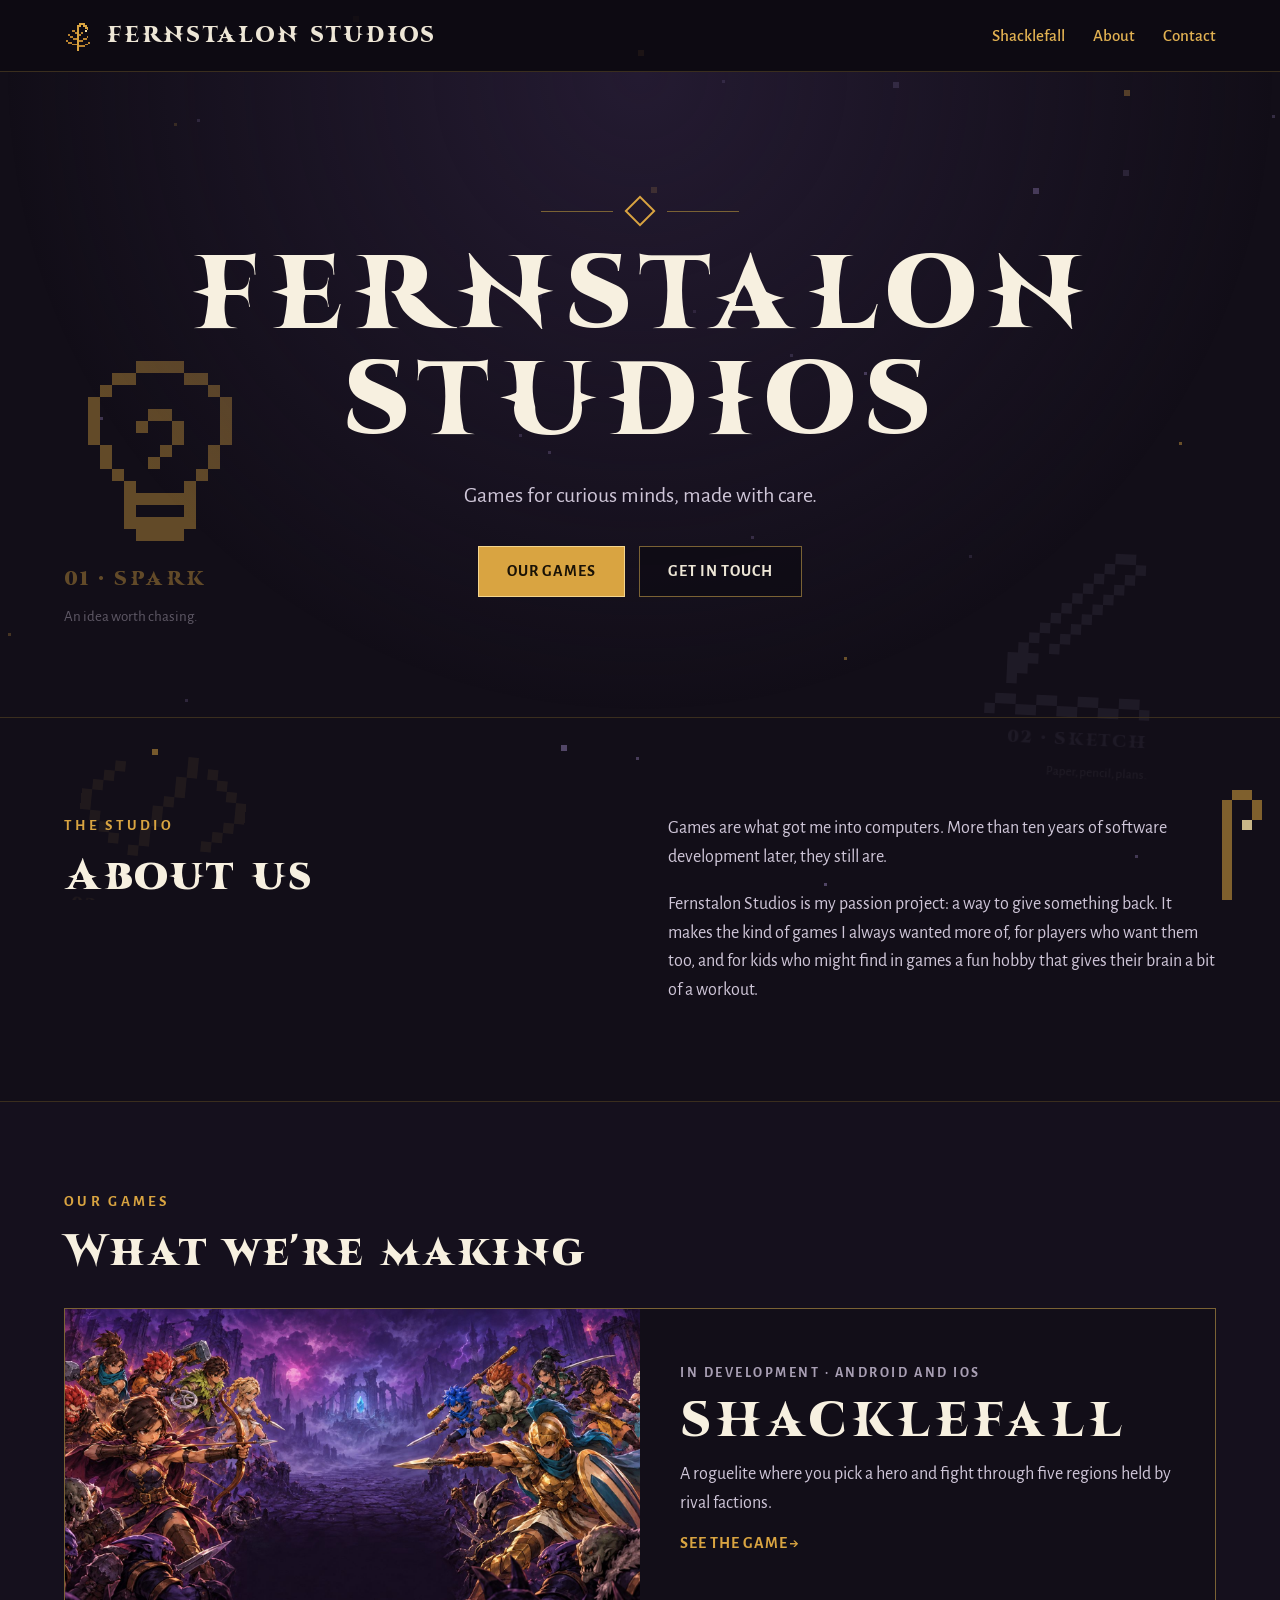
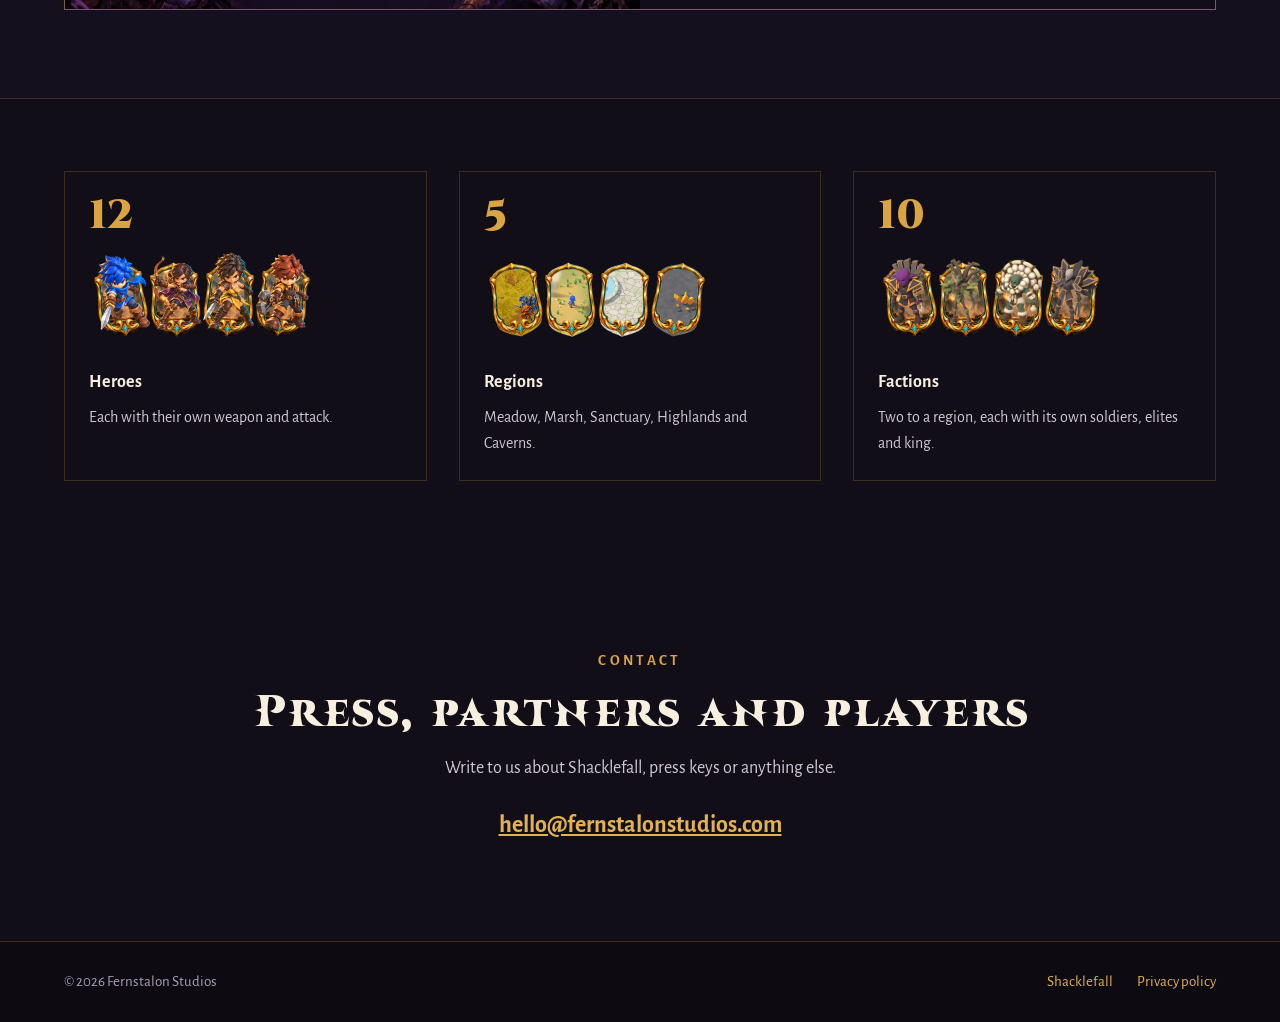
==== index.html @ 189fd9c4 "Fernstalon Studios website: home, Shacklefall, privacy policy Co-Authored-By: Claude Opus 5.5 <norep" ====
<!doctype html>
<html lang="en">
<head>
<meta charset="utf-8">
<meta name="viewport" content="width=device-width, initial-scale=1">
<title>Fernstalon Studios</title>
<meta name="description" content="Fernstalon Studios makes games for curious minds. Our first game is Shacklefall, a mobile roguelite for Android and iOS.">
<link rel="canonical" href="https://fernstalonstudios.com/">
<meta property="og:type" content="website">
<meta property="og:site_name" content="Fernstalon Studios">
<meta property="og:title" content="Fernstalon Studios">
<meta property="og:description" content="Games for curious minds, made with care.">
<meta property="og:url" content="https://fernstalonstudios.com/">
<meta property="og:image" content="https://fernstalonstudios.com/assets/img/og-image.jpg">
<meta name="twitter:card" content="summary_large_image">
<meta name="theme-color" content="#120E18">
<link rel="icon" href="/assets/img/logo.svg" type="image/svg+xml">
<link rel="icon" href="/assets/img/favicon-32.png" sizes="32x32" type="image/png">
<link rel="apple-touch-icon" href="/assets/img/apple-touch-icon.png">
<link rel="preconnect" href="https://fonts.googleapis.com">
<link rel="preconnect" href="https://fonts.gstatic.com" crossorigin>
<link rel="stylesheet" href="https://fonts.googleapis.com/css2?family=Alegreya+Sans:wght@400;500;700&display=swap">
<link rel="stylesheet" href="/assets/site.css">
</head>
<body class="has-cycle">
<a class="skip" href="#main">Skip to content</a>
<div class="dev-cycle" aria-hidden="true"></div>
<div class="page">

<header class="site-header">
<nav class="wrap" aria-label="Main">
<a class="brand" href="/"><img src="/assets/img/logo.svg" alt="" width="30" height="30"><span>FERNSTALON STUDIOS</span></a>
<div class="nav-links">
<a href="/shacklefall/">Shacklefall</a>
<a href="#about">About</a>
<a href="#contact">Contact</a>
</div>
</nav>
</header>

<main id="main">
<section class="studio-hero">
<div class="wrap">
<div class="ornament" aria-hidden="true"><i></i><b></b><i></i></div>
<h1>FERNSTALON<br>STUDIOS</h1>
<p>Games for curious minds, made with care.</p>
<div class="actions">
<a class="btn btn-gold" href="#games">Our games</a>
<a class="btn" href="#contact">Get in touch</a>
</div>
</div>
</section>

<section id="about" class="wrap split">
<div class="stack">
<div class="eyebrow">The studio</div>
<h2 class="section-title">About us</h2>
</div>
<div class="stack-lg muted">
<p>Games are what got me into computers. More than ten years of software development later, they still are.</p>
<p>Fernstalon Studios is my passion project: a way to give something back. It makes the kind of games I always wanted more of, for players who want them too, and for kids who might find in games a fun hobby that gives their brain a bit of a workout.</p>
</div>
</section>

<section id="games" class="band">
<div class="wrap">
<div class="stack">
<div class="eyebrow">Our games</div>
<h2 class="section-title">What we're making</h2>
</div>
<a class="game-card" href="/shacklefall/">
<img src="/assets/img/key-art.jpg" alt="Shacklefall key art: heroes facing a horde in a ruined violet land" width="1920" height="864">
<div class="body">
<div class="meta">In development · Android and iOS</div>
<div class="name">SHACKLEFALL</div>
<p class="muted">A roguelite where you pick a hero and fight through five regions held by rival factions.</p>
<span class="more">See the game →</span>
</div>
</a>
</div>
</section>

<section class="wrap stats" aria-label="Shacklefall at a glance">
<div class="stat">
<div class="num">12</div>
<div class="fan" aria-hidden="true">
<div class="card"><img src="/assets/img/card-background.png" alt=""><img src="/assets/img/card-frame.png" alt=""><img class="portrait" src="/assets/img/hero-co01.png" alt=""></div>
<div class="card"><img src="/assets/img/card-background.png" alt=""><img src="/assets/img/card-frame.png" alt=""><img class="portrait" src="/assets/img/hero-co19.png" alt=""></div>
<div class="card"><img src="/assets/img/card-background.png" alt=""><img src="/assets/img/card-frame.png" alt=""><img class="portrait" src="/assets/img/hero-co62.png" alt=""></div>
<div class="card"><img src="/assets/img/card-background.png" alt=""><img src="/assets/img/card-frame.png" alt=""><img class="portrait" src="/assets/img/hero-co03.png" alt=""></div>
</div>
<div class="foot"><div class="label">Heroes</div><div class="line">Each with their own weapon and attack.</div></div>
</div>
<div class="stat">
<div class="num">5</div>
<div class="fan" aria-hidden="true">
<div class="card"><div class="window"><img src="/assets/img/region-meadow.jpg" alt=""></div><img src="/assets/img/card-frame.png" alt=""></div>
<div class="card"><div class="window"><img src="/assets/img/region-highlands.jpg" alt=""></div><img src="/assets/img/card-frame.png" alt=""></div>
<div class="card"><div class="window"><img src="/assets/img/region-sanctuary.jpg" alt=""></div><img src="/assets/img/card-frame.png" alt=""></div>
<div class="card"><div class="window"><img src="/assets/img/region-caverns.jpg" alt=""></div><img src="/assets/img/card-frame.png" alt=""></div>
</div>
<div class="foot"><div class="label">Regions</div><div class="line">Meadow, Marsh, Sanctuary, Highlands and Caverns.</div></div>
</div>
<div class="stat">
<div class="num">10</div>
<div class="fan" aria-hidden="true">
<div class="card"><img src="/assets/img/card-background.png" alt=""><img src="/assets/img/card-frame.png" alt=""><img class="king" src="/assets/img/king-f01.png" alt=""></div>
<div class="card"><img src="/assets/img/card-background.png" alt=""><img src="/assets/img/card-frame.png" alt=""><img class="king" src="/assets/img/king-f05.png" alt=""></div>
<div class="card"><img src="/assets/img/card-background.png" alt=""><img src="/assets/img/card-frame.png" alt=""><img class="king" src="/assets/img/king-f08.png" alt=""></div>
<div class="card"><img src="/assets/img/card-background.png" alt=""><img src="/assets/img/card-frame.png" alt=""><img class="king" src="/assets/img/king-f10.png" alt=""></div>
</div>
<div class="foot"><div class="label">Factions</div><div class="line">Two to a region, each with its own soldiers, elites and king.</div></div>
</div>
</section>

<section id="contact" class="wrap contact">
<div class="eyebrow">Contact</div>
<h2 class="section-title">Press, partners and players</h2>
<p class="muted" style="max-width: 560px">Write to us about Shacklefall, press keys or anything else.</p>
<a class="mail" href="mailto:hello@fernstalonstudios.com">hello@fernstalonstudios.com</a>
</section>
</main>

<footer class="site-footer">
<div class="wrap">
<span>© 2026 Fernstalon Studios</span>
<div class="links"><a href="/shacklefall/">Shacklefall</a><a href="/privacy/">Privacy policy</a></div>
</div>
</footer>
</div>
<script src="/assets/dev-cycle.js" defer></script>
</body>
</html>
---- assets/site.css ----
@font-face {
  font-family: "Shacklecut";
  src: url("fonts/Shacklecut-Regular.ttf") format("truetype");
  font-display: swap;
}

:root {
  --bg: #120E18;
  --bg-deep: #0D0A12;
  --panel: rgba(18, 14, 24, 0.86);
  --panel-2: rgba(23, 18, 31, 0.82);
  --line: #3A2E1E;
  --line-gold: #7A6234;
  --gold: #D9A441;
  --gold-hi: #F4D58D;
  --text: #EDE6D6;
  --text-2: #CFC6D8;
  --text-3: #A99FB4;
  --title: #F7F0E0;
}

* { box-sizing: border-box; }
html { scroll-behavior: smooth; }
body {
  margin: 0;
  background: var(--bg);
  color: var(--text);
  font-family: "Alegreya Sans", system-ui, sans-serif;
  font-size: 18px;
  line-height: 1.6;
}
img { max-width: 100%; }
a { color: #E2B252; }
a:hover { color: var(--gold-hi); }
:focus-visible { outline: 2px solid var(--gold-hi); outline-offset: 3px; }
.skip { position: absolute; left: -9999px; }
.skip:focus { left: 16px; top: 12px; z-index: 10; background: var(--bg-deep); padding: 8px 14px; }

.display { font-family: "Shacklecut", serif; font-weight: 400; }
.wrap { max-width: 1200px; margin: 0 auto; padding-left: 24px; padding-right: 24px; }
.page { position: relative; z-index: 1; }

/* Header and footer */
.site-header { border-bottom: 1px solid var(--line); background: rgba(13, 10, 18, 0.86); position: relative; z-index: 2; }
.site-header nav { display: flex; flex-wrap: wrap; align-items: center; justify-content: space-between; gap: 16px; padding-top: 18px; padding-bottom: 18px; }
.brand { display: flex; align-items: center; gap: 12px; text-decoration: none; color: var(--text); }
.brand img { width: 30px; height: 30px; image-rendering: pixelated; }
.brand span { font-family: "Shacklecut", serif; font-size: 22px; letter-spacing: 0.06em; }
.nav-links { display: flex; flex-wrap: wrap; gap: 28px; font-size: 17px; font-weight: 500; }
.nav-links a { text-decoration: none; }
.nav-links a[aria-current="page"] { color: var(--title); }
.site-footer { border-top: 1px solid var(--line); background: var(--bg-deep); position: relative; z-index: 1; }
.site-footer .wrap { display: flex; flex-wrap: wrap; justify-content: space-between; gap: 16px; padding-top: 28px; padding-bottom: 28px; font-size: 15px; color: var(--text-3); }
.site-footer .links { display: flex; flex-wrap: wrap; gap: 24px; }
.site-footer a { text-decoration: none; }

/* Type */
.eyebrow { font-size: 15px; font-weight: 700; letter-spacing: 0.22em; text-transform: uppercase; color: var(--gold); }
h2.section-title { margin: 0; font-family: "Shacklecut", serif; font-weight: 400; font-size: 44px; line-height: 1.1; color: var(--title); }
h2.sub-title { margin: 0; font-family: "Shacklecut", serif; font-weight: 400; font-size: 32px; color: var(--title); }
.muted { color: var(--text-2); }
p { margin: 0; }

/* Buttons */
.btn { display: inline-flex; align-items: center; min-height: 44px; padding: 12px 28px; text-decoration: none; font-weight: 700; letter-spacing: 0.06em; text-transform: uppercase; font-size: 16px; border: 1px solid var(--line-gold); color: var(--text); background: rgba(13, 10, 18, 0.6); }
.btn:hover { color: var(--title); border-color: var(--gold); }
.btn-gold { background: var(--gold); color: #1A1206; border-color: var(--gold-hi); }
.btn-gold:hover { background: var(--gold-hi); color: #1A1206; }
.badge { display: inline-flex; align-items: center; min-height: 44px; padding: 0 22px; border: 1px solid var(--line-gold); background: rgba(13, 10, 18, 0.7); font-weight: 700; font-size: 15px; letter-spacing: 0.06em; text-transform: uppercase; }

/* Home hero */
.studio-hero { background: radial-gradient(ellipse at 50% 0%, rgba(42, 31, 58, 0.75) 0%, rgba(18, 14, 24, 0) 70%); border-bottom: 1px solid var(--line); }
.studio-hero .wrap { padding-top: 128px; padding-bottom: 120px; display: flex; flex-direction: column; align-items: center; text-align: center; gap: 22px; }
.ornament { display: flex; align-items: center; gap: 16px; }
.ornament i { width: 72px; height: 1px; background: var(--line-gold); display: block; }
.ornament b { width: 22px; height: 22px; border: 2px solid var(--gold); transform: rotate(45deg); display: block; }
.studio-hero h1 { margin: 0; font-family: "Shacklecut", serif; font-weight: 400; font-size: clamp(32px, 8.6vw, 104px); line-height: 1.02; letter-spacing: 0.05em; color: var(--title); }
.studio-hero p { max-width: 620px; font-size: 22px; color: var(--text-2); }
.actions { display: flex; flex-wrap: wrap; justify-content: center; gap: 14px; margin-top: 10px; }

.split { display: grid; grid-template-columns: repeat(auto-fit, minmax(300px, 1fr)); gap: 56px; align-items: start; padding-top: 96px; padding-bottom: 96px; }
.stack { display: flex; flex-direction: column; gap: 14px; }
.stack-lg { display: flex; flex-direction: column; gap: 18px; }

.band { border-top: 1px solid var(--line); border-bottom: 1px solid var(--line); background: var(--panel-2); }
.band .wrap { padding-top: 88px; padding-bottom: 88px; display: flex; flex-direction: column; gap: 32px; }

.game-card { display: grid; grid-template-columns: repeat(auto-fit, minmax(320px, 1fr)); text-decoration: none; color: var(--text); border: 1px solid var(--line-gold); background: var(--bg); overflow: hidden; }
.game-card > img { width: 100%; height: 100%; min-height: 300px; object-fit: cover; display: block; }
.game-card .body { padding: 40px; display: flex; flex-direction: column; gap: 14px; justify-content: center; }
.game-card .meta { font-size: 14px; font-weight: 700; letter-spacing: 0.18em; text-transform: uppercase; color: var(--text-3); }
.game-card .name { font-family: "Shacklecut", serif; font-size: 48px; line-height: 1; letter-spacing: 0.04em; color: var(--title); }
.game-card .more { color: var(--gold); font-weight: 700; letter-spacing: 0.06em; text-transform: uppercase; font-size: 16px; }
.game-card:hover { border-color: var(--gold); }

.stats { display: grid; grid-template-columns: repeat(auto-fit, minmax(240px, 1fr)); gap: 32px; padding-top: 72px; padding-bottom: 72px; }
.stat { display: flex; flex-direction: column; gap: 8px; padding: 24px; border: 1px solid var(--line); background: var(--panel); }
.stat .num { font-family: "Shacklecut", serif; font-size: 40px; color: var(--gold); line-height: 1; }
.stat .foot { display: flex; flex-direction: column; gap: 8px; }
.stat .label { font-weight: 700; color: var(--title); }
.stat .line { color: var(--text-2); font-size: 16px; }

/* Card fans and cards */
.fan { display: flex; padding: 6px 0 14px 10px; }
.fan .card { width: 64px; margin-left: -10px; }
.fan .card:nth-child(1) { transform: rotate(-8deg); }
.fan .card:nth-child(2) { transform: rotate(-3deg); }
.fan .card:nth-child(3) { transform: rotate(3deg); }
.fan .card:nth-child(4) { transform: rotate(8deg); }
.card { position: relative; aspect-ratio: 2 / 3; }
.card > img, .card .window { position: absolute; inset: 0; width: 100%; height: 100%; display: block; }
.card .portrait { position: absolute; left: 7.94%; top: 1.74%; width: 84.11%; height: 84.2%; object-fit: contain; display: block; }
.card .king { position: absolute; left: 12%; top: 8%; width: 76%; height: 70%; object-fit: contain; object-position: center bottom; display: block; }
.card .window { -webkit-mask: url("img/card-background.png") center / 100% 100% no-repeat; mask: url("img/card-background.png") center / 100% 100% no-repeat; overflow: hidden; }
.card .window img { width: 100%; height: 100%; object-fit: cover; display: block; }
.hero-grid { display: grid; grid-template-columns: repeat(auto-fill, minmax(160px, 1fr)); gap: 28px 20px; padding-top: 12px; }

.contact { padding-top: 96px; padding-bottom: 96px; display: flex; flex-direction: column; align-items: center; text-align: center; gap: 16px; }
.contact .mail { font-size: 24px; font-weight: 700; margin-top: 8px; }

/* Game page */
.game-hero { position: relative; overflow: hidden; min-height: 520px; display: flex; align-items: flex-end; }
.game-hero > img { position: absolute; inset: 0; width: 100%; height: 100%; object-fit: cover; object-position: center 25%; }
.game-hero::after { content: ""; position: absolute; inset: 0; background: linear-gradient(to top, var(--bg) 0%, rgba(18, 14, 24, 0.6) 50%, rgba(18, 14, 24, 0.15) 100%); }
.game-hero .wrap { position: relative; z-index: 1; width: 100%; padding-bottom: 56px; display: flex; flex-direction: column; gap: 16px; }
.game-hero h1 { margin: 0; font-family: "Shacklecut", serif; font-weight: 400; font-size: clamp(44px, 8vw, 96px); line-height: 1; letter-spacing: 0.04em; color: var(--title); text-shadow: 0 4px 24px rgba(0, 0, 0, 0.6); }
.game-hero p { max-width: 620px; font-size: 21px; }
.badges { display: flex; flex-wrap: wrap; gap: 12px; margin-top: 6px; }
.section { padding-top: 40px; padding-bottom: 88px; display: flex; flex-direction: column; gap: 28px; }
.regions { display: grid; grid-template-columns: repeat(auto-fit, minmax(180px, 1fr)); gap: 16px; }
.region { padding: 20px; border: 1px solid var(--line); background: var(--bg); display: flex; flex-direction: column; gap: 6px; }
.region .name { font-family: "Shacklecut", serif; font-size: 22px; color: var(--gold); }
.region p { color: var(--text-2); font-size: 16px; }
.facts { margin: 0; display: grid; grid-template-columns: minmax(120px, auto) 1fr; gap: 14px 24px; border-top: 1px solid var(--line); padding-top: 20px; }
.facts dt { color: var(--text-3); }
.facts dd { margin: 0; }

/* Privacy */
.legal { max-width: 760px; margin: 0 auto; padding: 80px 24px 96px; display: flex; flex-direction: column; gap: 36px; }
.legal h1 { margin: 0; font-family: "Shacklecut", serif; font-weight: 400; font-size: 52px; line-height: 1.1; color: var(--title); }
.legal section { display: flex; flex-direction: column; gap: 12px; border-top: 1px solid var(--line); padding-top: 28px; color: var(--text-2); }
.legal h2 { margin: 0; font-size: 24px; color: var(--gold); }
.legal ul { margin: 0; padding-left: 22px; display: flex; flex-direction: column; gap: 6px; }

/* Scrolling background on the home page */
.dev-cycle { position: fixed; inset: 0; z-index: 0; pointer-events: none; overflow: hidden; }
.dev-cycle .dust { position: absolute; left: 0; right: 0; top: 0; height: 170vh; will-change: transform; }
.dev-cycle .dust i { position: absolute; display: block; }
.dev-cycle .stage { position: absolute; width: clamp(120px, 15vw, 220px); display: flex; flex-direction: column; gap: 10px; transition: opacity 0.35s ease; will-change: transform, opacity; }
.dev-cycle .stage.left { left: 5%; align-items: flex-start; text-align: left; }
.dev-cycle .stage.right { right: 9%; align-items: flex-end; text-align: right; }
.dev-cycle .stage svg { width: 100%; height: auto; display: block; }
.dev-cycle .stage .t { font-family: "Shacklecut", serif; font-size: 20px; letter-spacing: 0.08em; }
.dev-cycle .stage .l { font-size: 15px; color: var(--text-2); }
.dev-cycle .fern { position: absolute; right: 18px; bottom: 0; width: 96px; height: 100%; }
.dev-cycle .fern i { position: absolute; display: block; width: 10px; height: 10px; transition: opacity 0.4s ease; }
.dev-cycle .loop { position: absolute; right: 24px; top: 96px; font-family: "Shacklecut", serif; font-size: 16px; letter-spacing: 0.1em; color: var(--gold); opacity: 0; transition: opacity 0.5s ease; }
.has-cycle .studio-hero, .has-cycle .band, .has-cycle .stat { backdrop-filter: none; }
@media (max-width: 760px) {
  .dev-cycle { opacity: 0.4; }
  .dev-cycle .stage .l { display: none; }
  .dev-cycle .stage .t { font-size: 15px; }
  .game-card .body { padding: 28px; }
}
@media (prefers-reduced-motion: reduce) {
  html { scroll-behavior: auto; }
  .dev-cycle * { transition: none !important; }
}
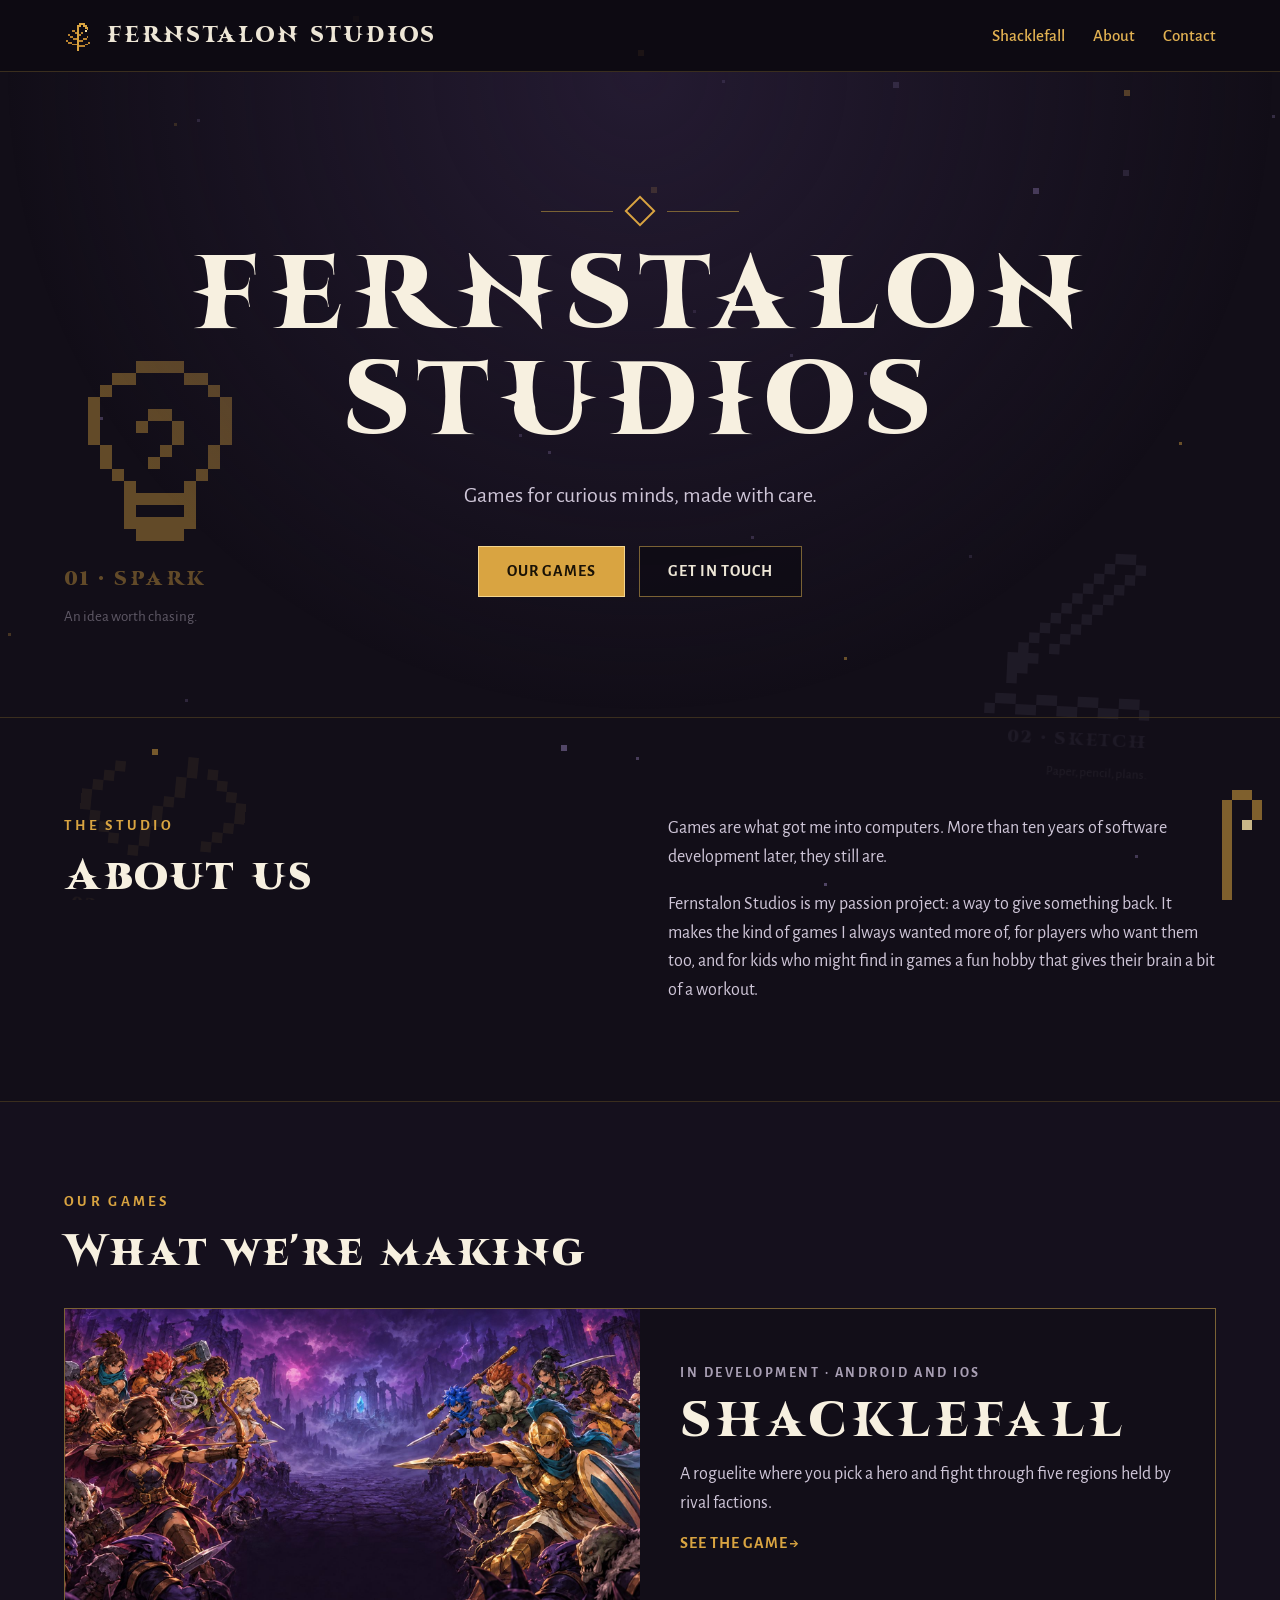
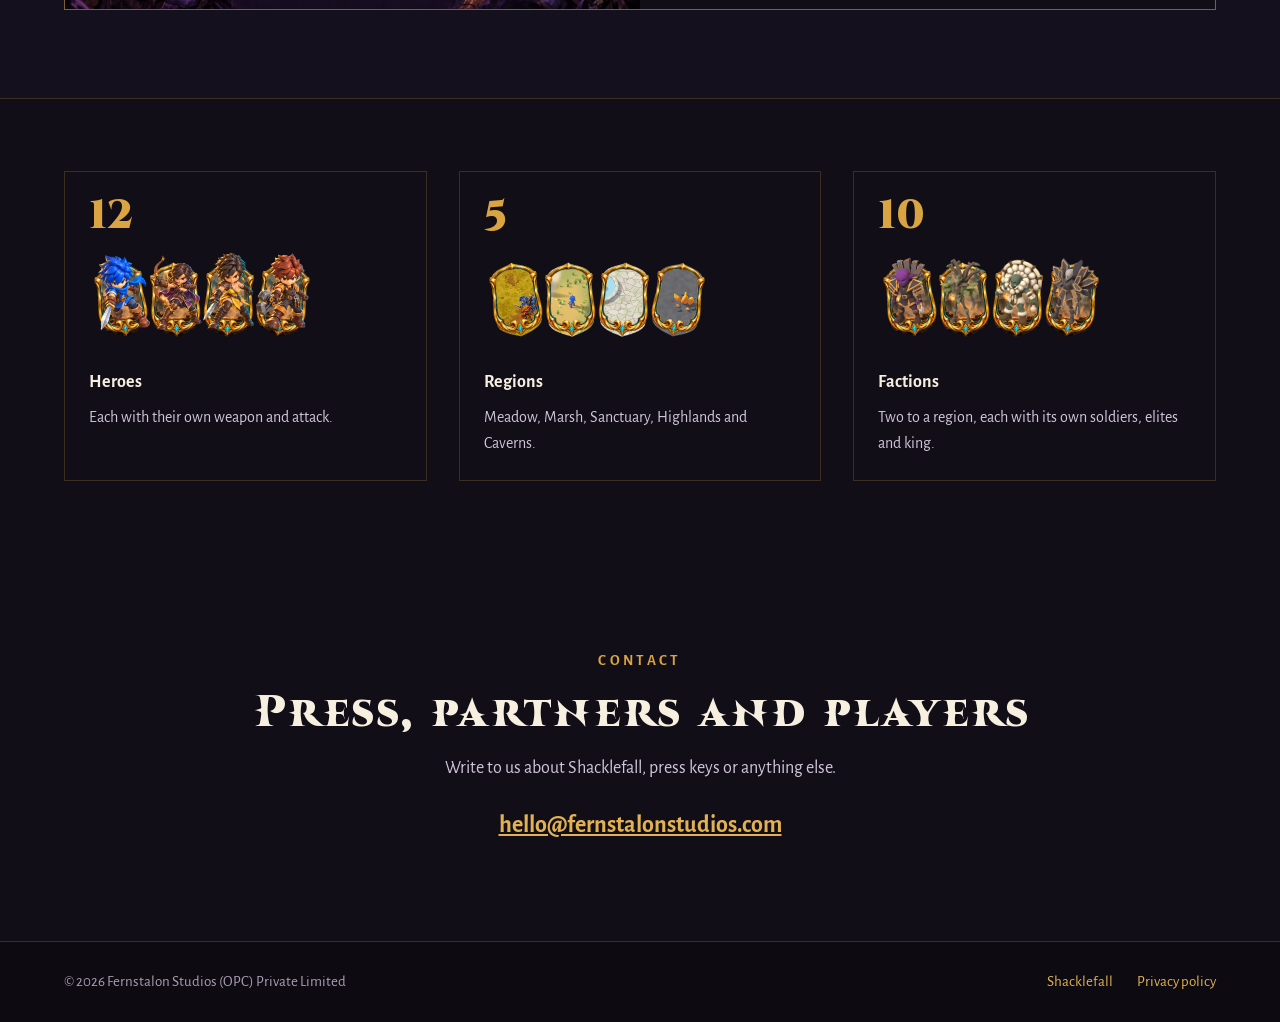
==== commit 4149cd9a: "Publisher is now Fernstalon Studios (OPC) Private Limited (CIN U58203GA2026OPC018413) Co-Authored-By" ====
--- a/index.html
+++ b/index.html
@@ -123,11 +123,12 @@
 
 <footer class="site-footer">
 <div class="wrap">
-<span>© 2026 Fernstalon Studios</span>
+<span>© 2026 Fernstalon Studios (OPC) Private Limited</span>
 <div class="links"><a href="/shacklefall/">Shacklefall</a><a href="/privacy/">Privacy policy</a></div>
 </div>
 </footer>
 </div>
 <script src="/assets/dev-cycle.js" defer></script>
+<script src="/assets/contact.js" defer></script>
 </body>
 </html>
--- a/assets/site.css
+++ b/assets/site.css
@@ -166,3 +166,7 @@
   html { scroll-behavior: auto; }
   .dev-cycle * { transition: none !important; }
 }
+
+/* "Address copied" note for email links */
+.toast { position: fixed; left: 50%; bottom: 28px; z-index: 20; transform: translate(-50%, 12px); opacity: 0; transition: opacity 0.25s ease, transform 0.25s ease; background: #1E1729; color: var(--title); border: 1px solid var(--gold); padding: 12px 20px; font-size: 16px; font-weight: 500; max-width: calc(100% - 32px); text-align: center; }
+.toast.show { opacity: 1; transform: translate(-50%, 0); }
